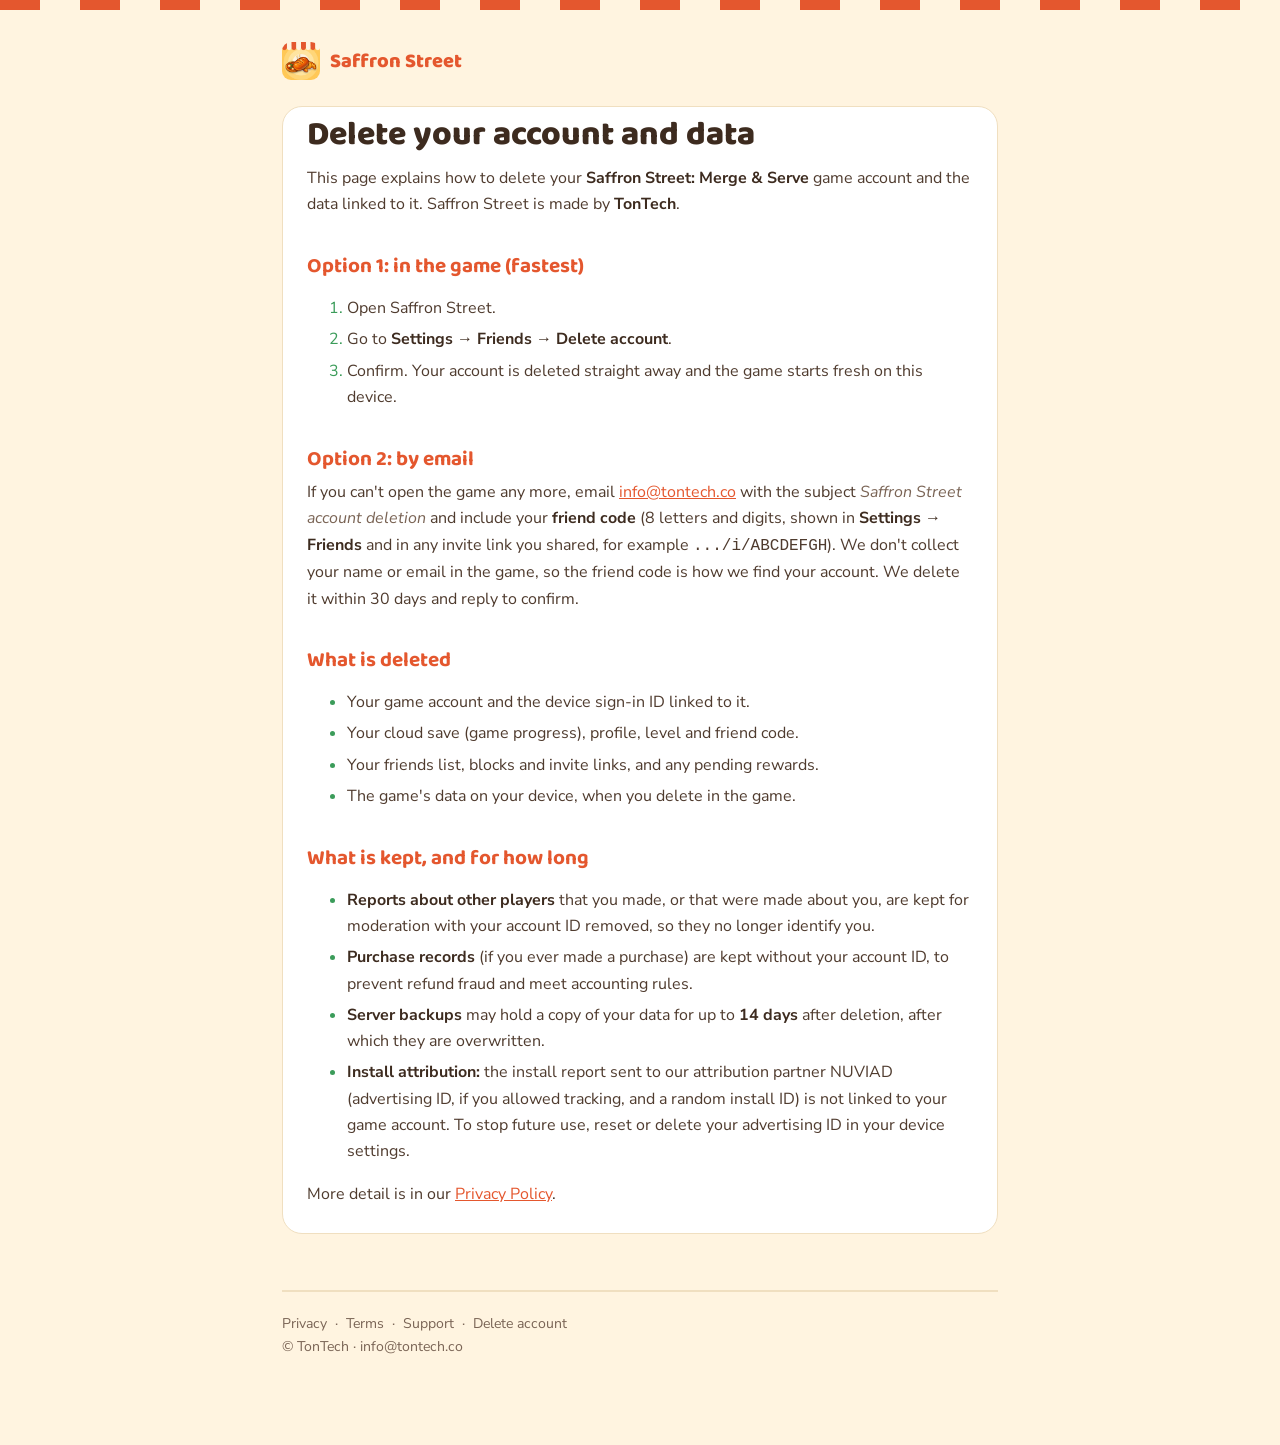
==== delete-account/index.html @ d42c8859 "Delete-account page (Google Play web deletion link); support FAQ: languages and Android; backup rete" ====
<!doctype html>
<html lang="en">
<head>
<meta charset="utf-8">
<meta name="viewport" content="width=device-width, initial-scale=1">
<title>Delete Your Saffron Street Account</title>
<meta name="description" content="How to delete your Saffron Street game account and data, what is deleted and what is kept.">
<meta name="theme-color" content="#E4572E">

<link rel="icon" href="https://tontechco.github.io/saffronstreet-site/assets/icon-512.png">
<link rel="apple-touch-icon" href="https://tontechco.github.io/saffronstreet-site/assets/apple-touch-icon.png">
<link rel="preconnect" href="https://fonts.googleapis.com"><link rel="preconnect" href="https://fonts.gstatic.com" crossorigin><link href="https://fonts.googleapis.com/css2?family=Baloo+2:wght@600;700;800&family=Nunito+Sans:wght@400;700;800&display=swap" rel="stylesheet">
<link rel="stylesheet" href="https://tontechco.github.io/saffronstreet-site/assets/site.css">
</head>
<body>
<div class="stripe"></div>
<div class="wrap">
<header class="site"><img src="https://tontechco.github.io/saffronstreet-site/assets/icon-512.png" alt=""><a href="https://tontechco.github.io/saffronstreet-site/">Saffron Street</a></header>
<div class="panel"><h1>Delete your account and data</h1>
<p>This page explains how to delete your <strong>Saffron Street: Merge &amp; Serve</strong> game account and the data linked to it. Saffron Street is made by <strong>TonTech</strong>.</p>
<h2>Option 1: in the game (fastest)</h2>
<ol>
<li>Open Saffron Street.</li>
<li>Go to <strong>Settings &rarr; Friends &rarr; Delete account</strong>.</li>
<li>Confirm. Your account is deleted straight away and the game starts fresh on this device.</li>
</ol>
<h2>Option 2: by email</h2>
<p>If you can't open the game any more, email <a href="mailto:info@tontech.co?subject=Saffron%20Street%20account%20deletion">info@tontech.co</a> with the subject <em>Saffron Street account deletion</em> and include your <strong>friend code</strong> (8 letters and digits, shown in <strong>Settings &rarr; Friends</strong> and in any invite link you shared, for example <code>.../i/ABCDEFGH</code>). We don't collect your name or email in the game, so the friend code is how we find your account. We delete it within 30 days and reply to confirm.</p>
<h2>What is deleted</h2>
<ul>
<li>Your game account and the device sign-in ID linked to it.</li>
<li>Your cloud save (game progress), profile, level and friend code.</li>
<li>Your friends list, blocks and invite links, and any pending rewards.</li>
<li>The game's data on your device, when you delete in the game.</li>
</ul>
<h2>What is kept, and for how long</h2>
<ul>
<li><strong>Reports about other players</strong> that you made, or that were made about you, are kept for moderation with your account ID removed, so they no longer identify you.</li>
<li><strong>Purchase records</strong> (if you ever made a purchase) are kept without your account ID, to prevent refund fraud and meet accounting rules.</li>
<li><strong>Server backups</strong> may hold a copy of your data for up to <strong>14 days</strong> after deletion, after which they are overwritten.</li>
<li><strong>Install attribution:</strong> the install report sent to our attribution partner NUVIAD (advertising ID, if you allowed tracking, and a random install ID) is not linked to your game account. To stop future use, reset or delete your advertising ID in your device settings.</li>
</ul>
<p>More detail is in our <a href="https://tontechco.github.io/saffronstreet-site/privacy/">Privacy Policy</a>.</p>
</div><footer><a href="https://tontechco.github.io/saffronstreet-site/privacy/">Privacy</a> &nbsp;·&nbsp; <a href="https://tontechco.github.io/saffronstreet-site/terms/">Terms</a> &nbsp;·&nbsp; <a href="https://tontechco.github.io/saffronstreet-site/support/">Support</a> &nbsp;·&nbsp; <a href="https://tontechco.github.io/saffronstreet-site/delete-account/">Delete account</a><br>© TonTech · info@tontech.co</footer>
</div>
</body>
</html>
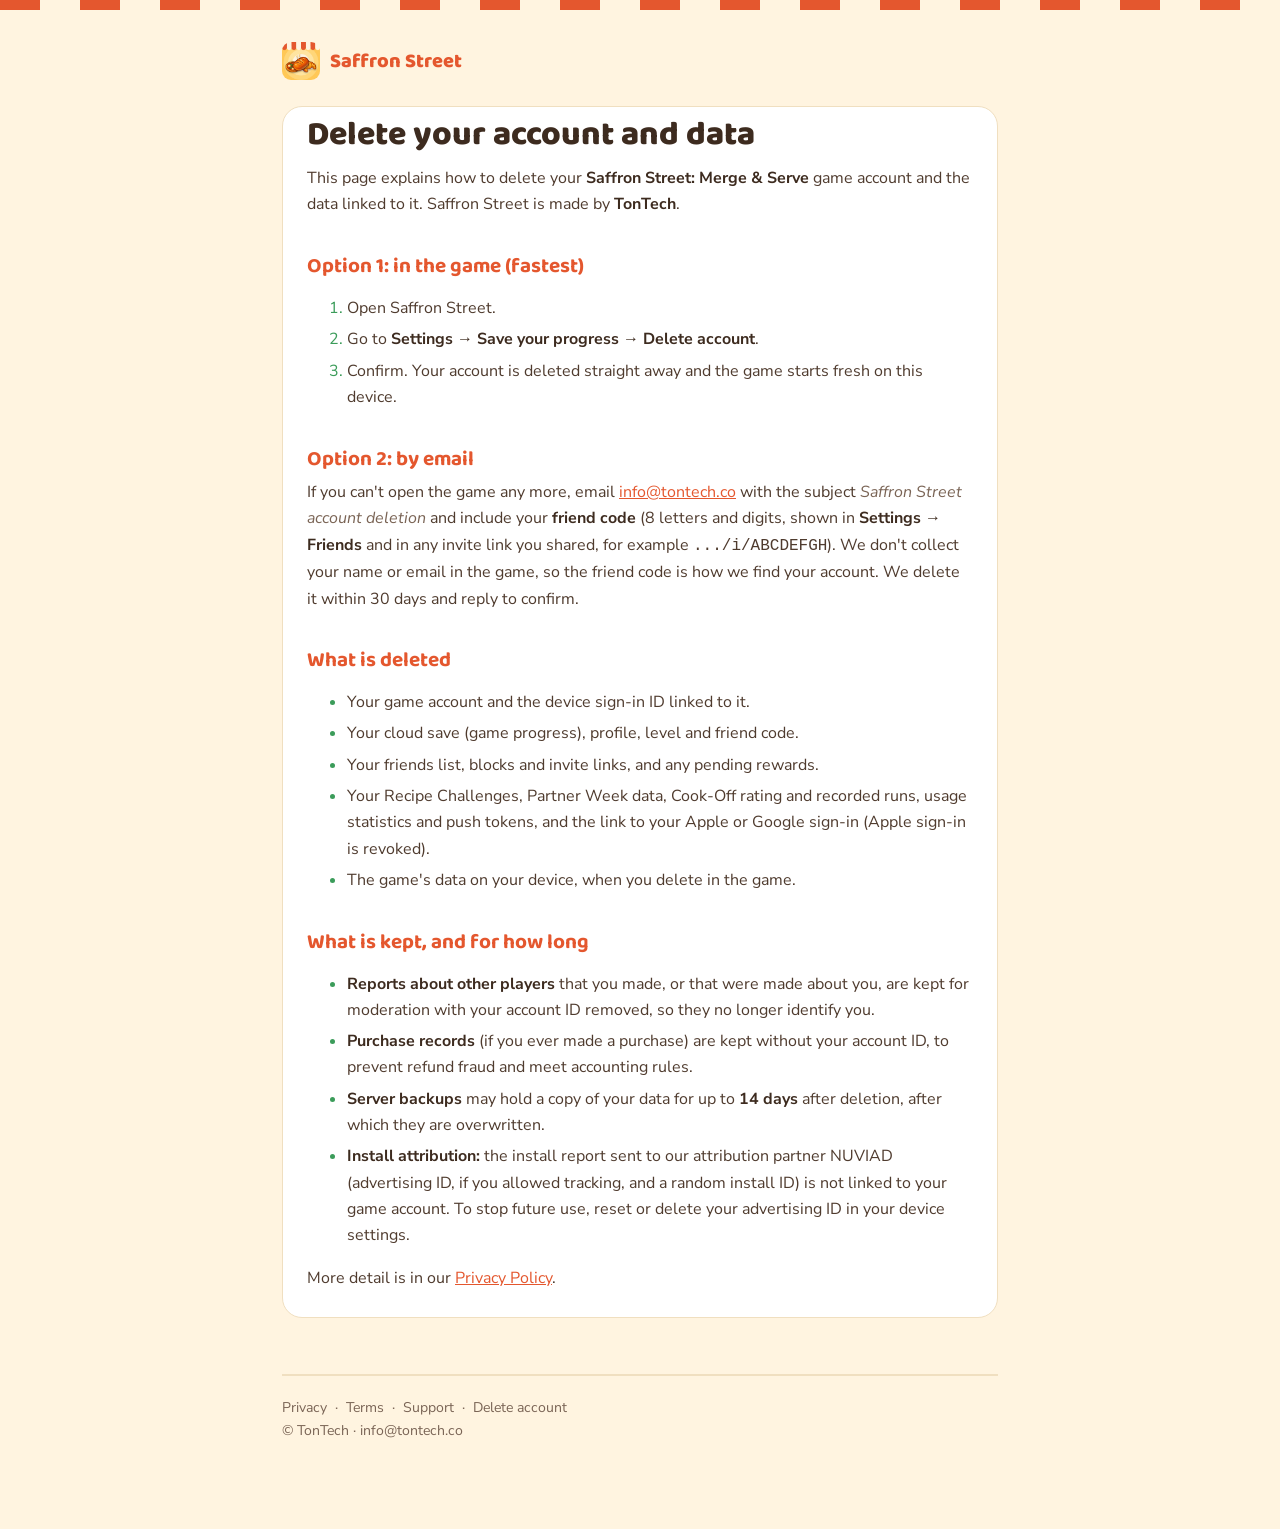
==== commit 6a1d35bf: "Privacy: Sign in with Apple/Google, push tokens, purchases, social play and recorded runs; delete pa" ====
--- a/delete-account/index.html
+++ b/delete-account/index.html
@@ -21,7 +21,7 @@
 <h2>Option 1: in the game (fastest)</h2>
 <ol>
 <li>Open Saffron Street.</li>
-<li>Go to <strong>Settings &rarr; Friends &rarr; Delete account</strong>.</li>
+<li>Go to <strong>Settings &rarr; Save your progress &rarr; Delete account</strong>.</li>
 <li>Confirm. Your account is deleted straight away and the game starts fresh on this device.</li>
 </ol>
 <h2>Option 2: by email</h2>
@@ -31,6 +31,7 @@
 <li>Your game account and the device sign-in ID linked to it.</li>
 <li>Your cloud save (game progress), profile, level and friend code.</li>
 <li>Your friends list, blocks and invite links, and any pending rewards.</li>
+<li>Your Recipe Challenges, Partner Week data, Cook-Off rating and recorded runs, usage statistics and push tokens, and the link to your Apple or Google sign-in (Apple sign-in is revoked).</li>
 <li>The game's data on your device, when you delete in the game.</li>
 </ul>
 <h2>What is kept, and for how long</h2>
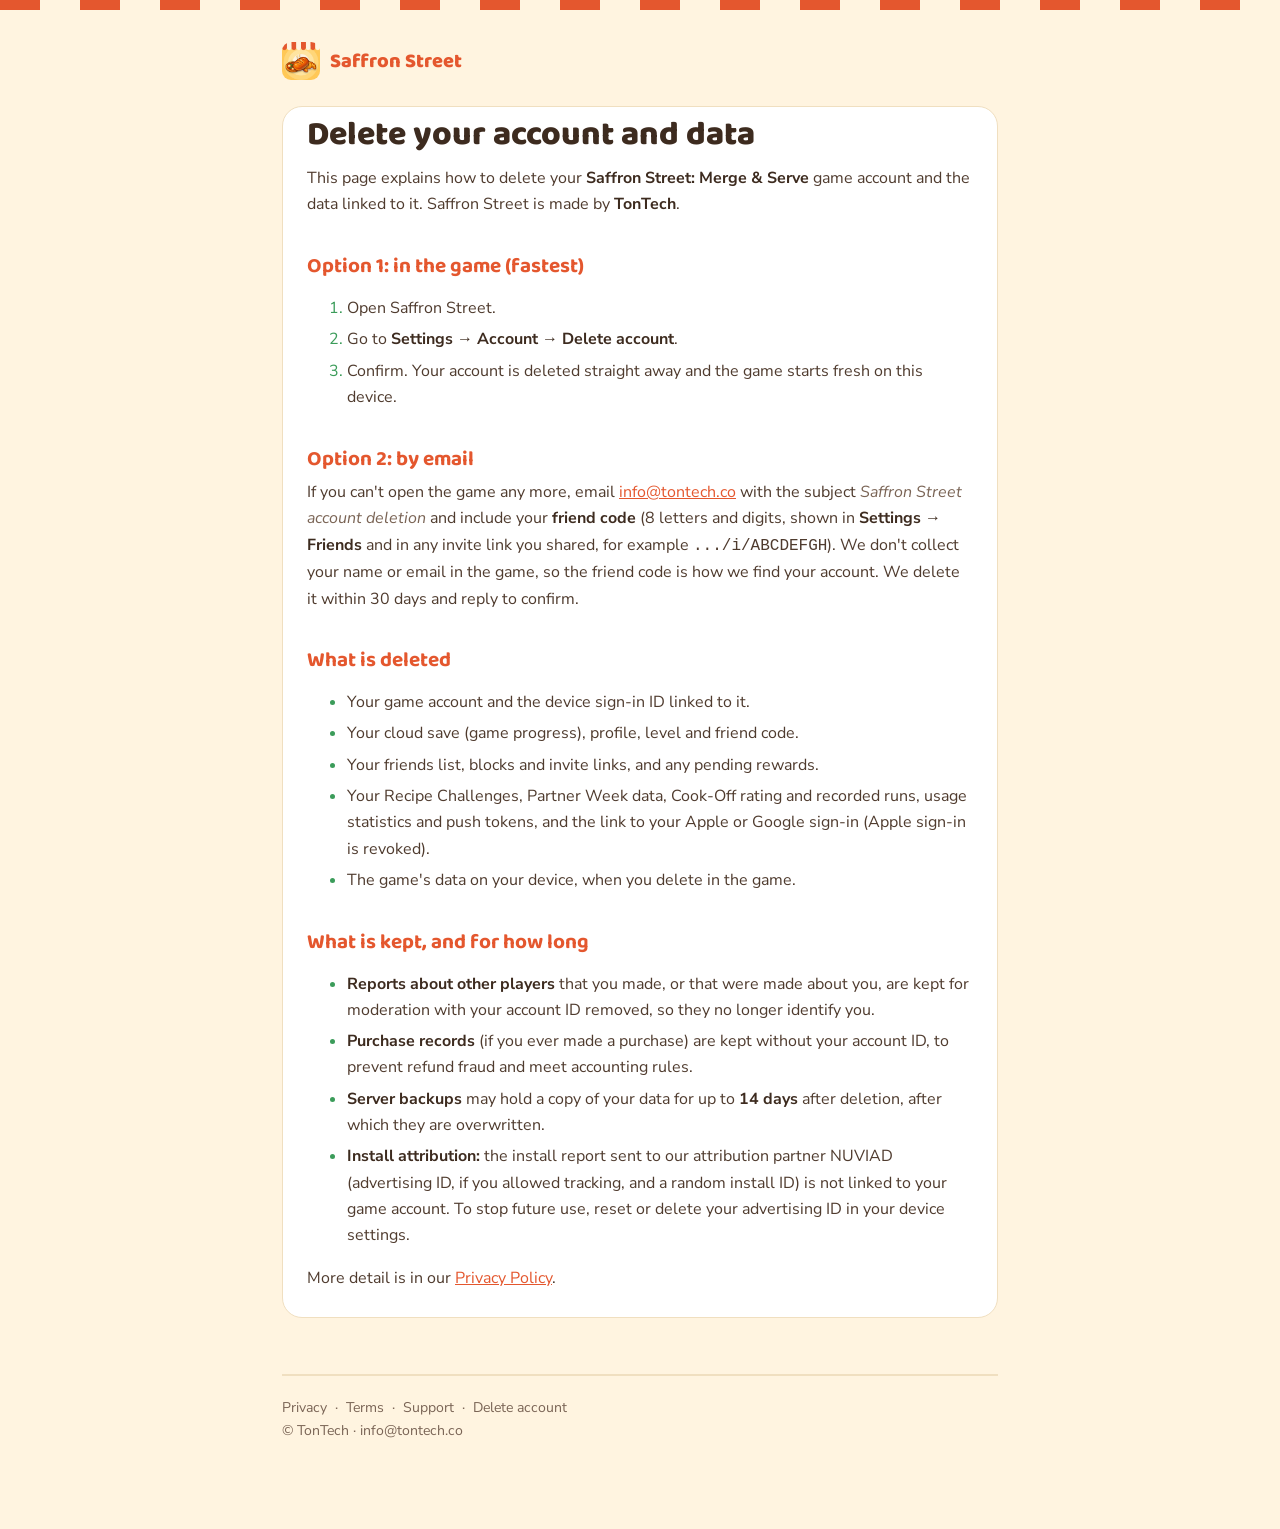
==== commit 86fffbfb: "Delete path is Settings > Account > Delete account everywhere; privacy no longer promises an IAP upd" ====
--- a/delete-account/index.html
+++ b/delete-account/index.html
@@ -21,7 +21,7 @@
 <h2>Option 1: in the game (fastest)</h2>
 <ol>
 <li>Open Saffron Street.</li>
-<li>Go to <strong>Settings &rarr; Save your progress &rarr; Delete account</strong>.</li>
+<li>Go to <strong>Settings &rarr; Account &rarr; Delete account</strong>.</li>
 <li>Confirm. Your account is deleted straight away and the game starts fresh on this device.</li>
 </ol>
 <h2>Option 2: by email</h2>
